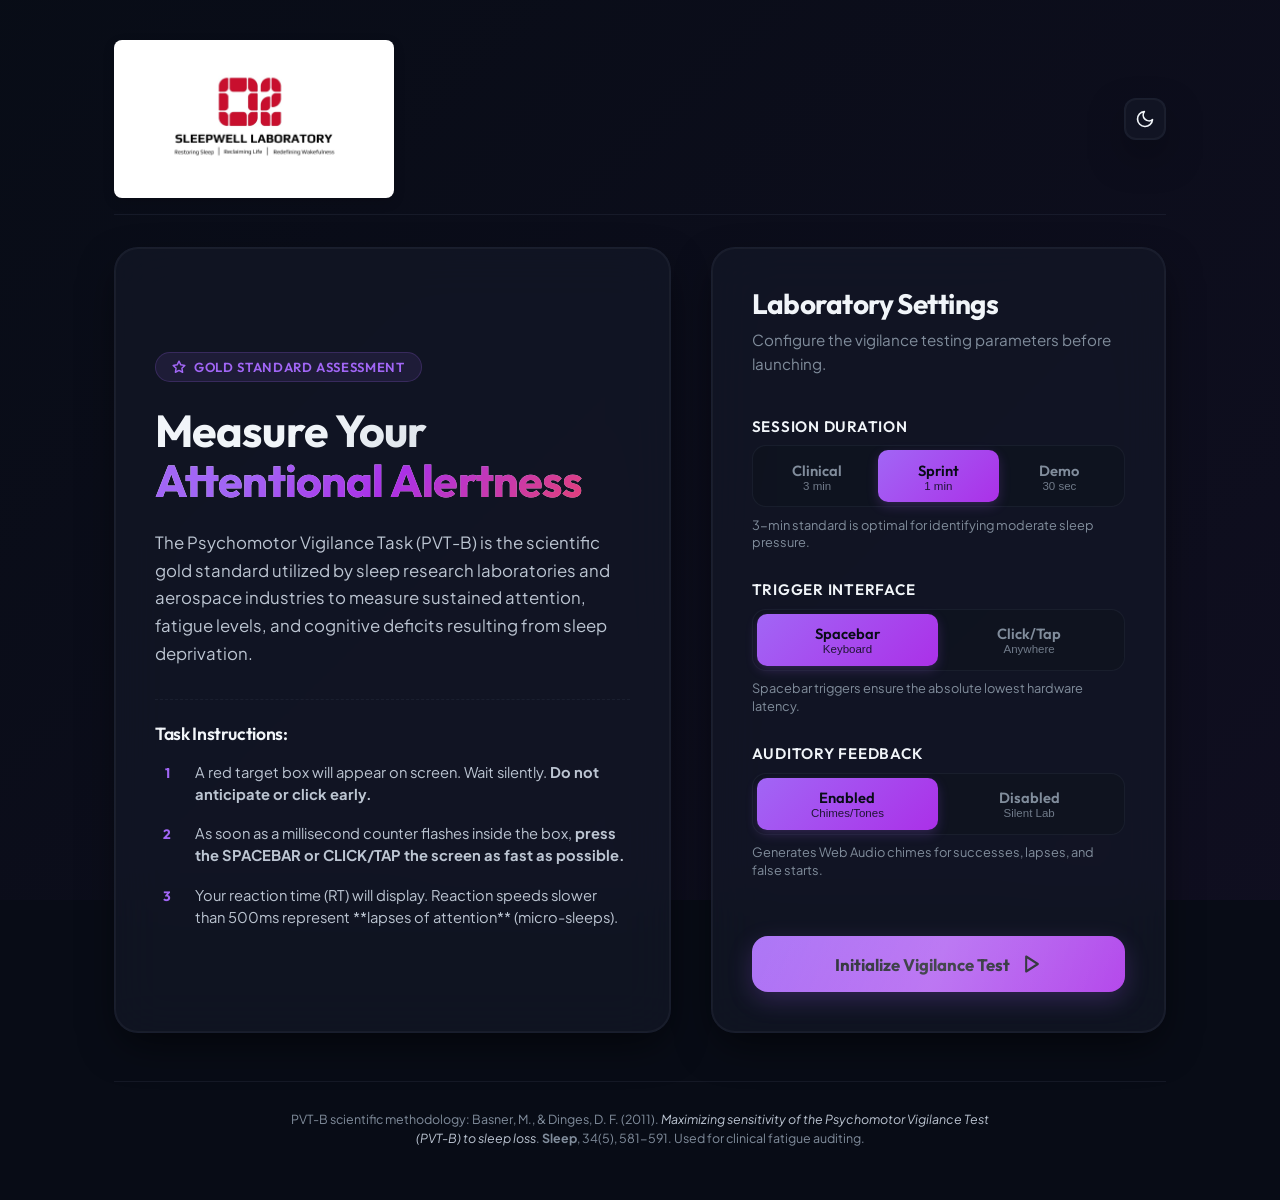
==== pvt-app/index.html @ 6fe0ef2f "Initial commit of O2 SleepWell Laboratory Suite" ====
<!DOCTYPE html>
<html lang="en" data-theme="dark">
<head>
  <meta charset="UTF-8">
  <meta name="viewport" content="width=device-width, initial-scale=1.0">
  <meta name="description" content="Evaluate your cognitive alertness, reaction speeds, and fatigue levels. Take the scientifically validated Brief Psychomotor Vigilance Task (PVT-B) clinical assessment.">
  <meta name="keywords" content="PVT-B, Psychomotor Vigilance Task, Reaction Time Test, Sleep Deprivation, Sleep Debt, Cognitive Fatigue, Vigilance Test, Chronobiology">
  <meta name="author" content="O2 SleepWell Laboratory">
  
  <title>O2 SleepWell Laboratory | Psychomotor Vigilance Task (PVT-B)</title>
  
  <!-- Preconnect to Google Fonts -->
  <link rel="preconnect" href="https://fonts.googleapis.com">
  <link rel="preconnect" href="https://fonts.gstatic.com" crossorigin>
  
  <!-- External stylesheet -->
  <link rel="stylesheet" href="styles.css">
</head>
<body>

  <div class="app-container">
    
    <!-- Navigation Header -->
    <header class="app-header">
      <a href="https://o2healthcaregroup.com/respiratory/sleep-medicine-in-singapore/" target="_blank" rel="noopener" class="logo-wrapper" id="logoLink">
        <img src="logo.jpg" alt="O2 SleepWell Laboratory Logo" class="company-logo">
      </a>
      
      <button class="theme-toggle-btn" id="themeToggleBtn" aria-label="Toggle light/dark theme">
        <!-- Sun Icon -->
        <svg class="sun-icon hidden" viewBox="0 0 24 24" fill="none" stroke="currentColor" stroke-width="2" stroke-linecap="round" stroke-linejoin="round">
          <circle cx="12" cy="12" r="5" />
          <path d="M12 1v2M12 21v2M4.22 4.22l1.42 1.42M18.36 18.36l1.42 1.42M1 12h2M21 12h2M4.22 19.78l1.42-1.42M18.36 5.64l1.42-1.42" />
        </svg>
        <!-- Moon Icon -->
        <svg class="moon-icon" viewBox="0 0 24 24" fill="none" stroke="currentColor" stroke-width="2" stroke-linecap="round" stroke-linejoin="round">
          <path d="M21 12.79A9 9 0 1 1 11.21 3 7 7 0 0 0 21 12.79z" />
        </svg>
      </button>
    </header>

    <main>
      
      <!-- SCREEN 1: LAB CONFIGURATION & SETUP -->
      <section class="config-section" id="configScreen">
        <div class="intro-grid">
          <!-- Science Intro Card -->
          <div class="glass-card science-intro-card">
            <span class="badge">
              <svg width="14" height="14" viewBox="0 0 24 24" fill="none" stroke="currentColor" stroke-width="2.5" stroke-linecap="round" stroke-linejoin="round">
                <polygon points="12 2 15.09 8.26 22 9.27 17 14.14 18.18 21.02 12 17.77 5.82 21.02 7 14.14 2 9.27 8.91 8.26 12 2" />
              </svg>
              Gold Standard Assessment
            </span>
            <h1 class="hero-title">
              Measure Your <span>Attentional Alertness</span>
            </h1>
            <p class="hero-description">
              The Psychomotor Vigilance Task (PVT-B) is the scientific gold standard utilized by sleep research laboratories and aerospace industries to measure sustained attention, fatigue levels, and cognitive deficits resulting from sleep deprivation.
            </p>
            
            <div class="instructions-block">
              <h3>Task Instructions:</h3>
              <ul class="instruction-list">
                <li>
                  <div class="bullet-num">1</div>
                  <p>A red target box will appear on screen. Wait silently. <strong>Do not anticipate or click early.</strong></p>
                </li>
                <li>
                  <div class="bullet-num">2</div>
                  <p>As soon as a millisecond counter flashes inside the box, <strong>press the SPACEBAR or CLICK/TAP the screen as fast as possible.</strong></p>
                </li>
                <li>
                  <div class="bullet-num">3</div>
                  <p>Your reaction time (RT) will display. Reaction speeds slower than 500ms represent **lapses of attention** (micro-sleeps).</p>
                </li>
              </ul>
            </div>
          </div>

          <!-- Configuration Control Card -->
          <div class="glass-card control-config-card">
            <h2 class="section-card-title">Laboratory Settings</h2>
            <p class="card-subtitle">Configure the vigilance testing parameters before launching.</p>
            
            <div class="config-options-group">
              
              <!-- Session Duration Selector -->
              <div class="config-option">
                <label class="option-label">Session Duration</label>
                <div class="segmented-selector" id="durationSelector">
                  <button class="selector-btn" data-value="180000">
                    <span class="btn-primary-txt">Clinical</span>
                    <span class="btn-sub-txt">3 min</span>
                  </button>
                  <button class="selector-btn active" data-value="60000">
                    <span class="btn-primary-txt">Sprint</span>
                    <span class="btn-sub-txt">1 min</span>
                  </button>
                  <button class="selector-btn" data-value="30000">
                    <span class="btn-primary-txt">Demo</span>
                    <span class="btn-sub-txt">30 sec</span>
                  </button>
                </div>
                <span class="option-tip">3-min standard is optimal for identifying moderate sleep pressure.</span>
              </div>

              <!-- Input Interface Selector -->
              <div class="config-option">
                <label class="option-label">Trigger Interface</label>
                <div class="segmented-selector" id="inputSelector">
                  <button class="selector-btn active" data-value="space">
                    <span class="btn-primary-txt">Spacebar</span>
                    <span class="btn-sub-txt">Keyboard</span>
                  </button>
                  <button class="selector-btn" data-value="tap">
                    <span class="btn-primary-txt">Click/Tap</span>
                    <span class="btn-sub-txt">Anywhere</span>
                  </button>
                </div>
                <span class="option-tip">Spacebar triggers ensure the absolute lowest hardware latency.</span>
              </div>

              <!-- Audio Cues Selector -->
              <div class="config-option">
                <label class="option-label">Auditory Feedback</label>
                <div class="segmented-selector" id="audioSelector">
                  <button class="selector-btn active" data-value="on">
                    <span class="btn-primary-txt">Enabled</span>
                    <span class="btn-sub-txt">Chimes/Tones</span>
                  </button>
                  <button class="selector-btn" data-value="off">
                    <span class="btn-primary-txt">Disabled</span>
                    <span class="btn-sub-txt">Silent Lab</span>
                  </button>
                </div>
                <span class="option-tip">Generates Web Audio chimes for successes, lapses, and false starts.</span>
              </div>
              
            </div>

            <button class="primary-btn launch-btn" id="startTestBtn">
              Initialize Vigilance Test
              <svg width="20" height="20" viewBox="0 0 24 24" fill="none" stroke="currentColor" stroke-width="2.5" stroke-linecap="round" stroke-linejoin="round">
                <polygon points="5 3 19 12 5 21 5 3"></polygon>
              </svg>
            </button>
          </div>
        </div>
      </section>

      <!-- SCREEN 2: ACTIVE VIGILANCE ARENA -->
      <section class="arena-section hidden" id="arenaScreen">
        
        <!-- Live HUD Status -->
        <div class="arena-hud">
          <div class="hud-item timer">
            <span class="hud-label">Time Remaining</span>
            <span class="hud-val" id="hudTimeLeft">01:00.0</span>
          </div>
          <div class="hud-item trials">
            <span class="hud-label">Trials Run</span>
            <span class="hud-val" id="hudTrialsCount">0</span>
          </div>
          <div class="hud-item lapses">
            <span class="hud-label">Lapses (>500ms)</span>
            <span class="hud-val text-lapses" id="hudLapsesCount">0</span>
          </div>
          <div class="hud-item false-starts">
            <span class="hud-label">False Starts</span>
            <span class="hud-val text-false-starts" id="hudFalseStartsCount">0</span>
          </div>
          
          <button class="arena-quit-btn" id="quitTestBtn">
            Quit Test
          </button>
        </div>

        <!-- Session Progress Indicator -->
        <div class="arena-progress-container">
          <div class="arena-progress-bar" id="arenaProgressBar" style="width: 100%;"></div>
        </div>

        <!-- STIMULUS STAGE AREA -->
        <div class="stimulus-backdrop" id="clickBackdrop">
          
          <!-- Core Stimulus Target Box -->
          <div class="stimulus-box" id="stimulusBox">
            <div class="stimulus-inner">
              <div class="stimulus-state-text" id="stimulusStateText">WAITING FOR TARGET</div>
              
              <!-- Massive Digital Number Counter -->
              <span class="stimulus-timer tabular-nums hidden" id="stimulusTimer">000</span>
              
              <!-- Instant Trial Reaction Display -->
              <div class="stimulus-feedback-group hidden" id="stimulusFeedback">
                <span class="feedback-rt" id="feedbackRt">254 ms</span>
                <span class="feedback-msg" id="feedbackMsg">OPTIMAL</span>
              </div>
            </div>
          </div>
          
          <p class="tap-instruction-prompt" id="tapInstructionPrompt">
            Press SPACEBAR when the red box turns neon and numbers count
          </p>
        </div>
      </section>

      <!-- SCREEN 3: SCIENTIFIC RESULTS DASHBOARD -->
      <section class="results-section hidden" id="resultsScreen">
        
        <!-- Dashboard Top Grading Card -->
        <div class="glass-card results-summary-card">
          <div class="summary-grade-info">
            <span class="badge score-badge" id="resultsBadge">Vigilance Grade</span>
            <h2 class="grade-title" id="resultsGradeTitle">
              Optimal Alertness Profile
            </h2>
            <p class="grade-subtitle-desc" id="resultsGradeDesc">
              Your reaction speeds are consistent with high executive function, optimal rest, and absence of significant sleep debt.
            </p>
          </div>
          
          <div class="summary-quick-scores">
            <div class="quick-score-circle" id="quickScoreCircle">
              <svg viewBox="0 0 100 100" class="circle-svg">
                <circle cx="50" cy="50" r="42" stroke="var(--card-border)" stroke-width="6" fill="none" />
                <circle cx="50" cy="50" r="42" stroke="var(--brand-primary)" stroke-width="7" stroke-dasharray="264" stroke-dashoffset="0" stroke-linecap="round" fill="none" class="gauge-fill-ring" id="gaugeCircle" />
              </svg>
              <div class="quick-score-inner">
                <span class="qs-value" id="meanRtQuick">235</span>
                <span class="qs-unit">Mean ms</span>
              </div>
            </div>
            <div class="lapse-summary-box">
              <span class="ls-count" id="lapsesQuick">0</span>
              <span class="ls-label">Total Lapses</span>
            </div>
          </div>
        </div>

        <!-- Statistical Grid Details -->
        <div class="results-stats-grid">
          
          <div class="stats-card">
            <div class="sc-icon text-primary">
              <svg viewBox="0 0 24 24" fill="none" stroke="currentColor" stroke-width="2" stroke-linecap="round" stroke-linejoin="round">
                <circle cx="12" cy="12" r="10" />
                <polyline points="12 6 12 12 16 14" />
              </svg>
            </div>
            <div class="sc-content">
              <span class="sc-label">Mean Reaction Time</span>
              <span class="sc-value text-primary"><span id="statMeanRT">0</span> <span class="sc-unit">ms</span></span>
              <span class="sc-comparison" id="statMeanRTComp">Optimal (< 250ms)</span>
            </div>
          </div>

          <div class="stats-card">
            <div class="sc-icon text-lapses">
              <svg viewBox="0 0 24 24" fill="none" stroke="currentColor" stroke-width="2" stroke-linecap="round" stroke-linejoin="round">
                <polygon points="7.86 2 16.14 2 22 7.86 22 16.14 16.14 22 7.86 22 2 16.14 2 7.86 7.86 2" />
                <line x1="12" y1="8" x2="12" y2="12" />
                <line x1="12" y1="16" x2="12.01" y2="16" />
              </svg>
            </div>
            <div class="sc-content">
              <span class="sc-label">Attentional Lapses</span>
              <span class="sc-value text-lapses" id="statLapses">0</span>
              <span class="sc-comparison" id="statLapsesComp">No lapses observed</span>
            </div>
          </div>

          <div class="stats-card">
            <div class="sc-icon text-false-starts">
              <svg viewBox="0 0 24 24" fill="none" stroke="currentColor" stroke-width="2" stroke-linecap="round" stroke-linejoin="round">
                <path d="M10.29 3.86L1.82 18a2 2 0 0 0 1.71 3h16.94a2 2 0 0 0 1.71-3L13.71 3.86a2 2 0 0 0-3.42 0z" />
                <line x1="12" y1="9" x2="12" y2="13" />
                <line x1="12" y1="17" x2="12.01" y2="17" />
              </svg>
            </div>
            <div class="sc-content">
              <span class="sc-label">False Starts</span>
              <span class="sc-value text-false-starts" id="statFalseStarts">0</span>
              <span class="sc-comparison" id="statFalseStartsComp">Optimal anticipation</span>
            </div>
          </div>

          <div class="stats-card">
            <div class="sc-icon text-purple">
              <svg viewBox="0 0 24 24" fill="none" stroke="currentColor" stroke-width="2" stroke-linecap="round" stroke-linejoin="round">
                <line x1="18" y1="20" x2="18" y2="10" />
                <line x1="12" y1="20" x2="12" y2="4" />
                <line x1="6" y1="20" x2="6" y2="14" />
              </svg>
            </div>
            <div class="sc-content">
              <span class="sc-label">Reciprocal RT (1/RT)</span>
              <span class="sc-value text-purple" id="statReciprocalRT">0.00</span>
              <span class="sc-comparison">Vigilance speed index (s⁻¹)</span>
            </div>
          </div>

          <div class="stats-card md-span-2">
            <div class="sc-icon text-green">
              <svg viewBox="0 0 24 24" fill="none" stroke="currentColor" stroke-width="2" stroke-linecap="round" stroke-linejoin="round">
                <path d="M22 11.08V12a10 10 0 1 1-5.93-9.14" />
                <polyline points="22 4 12 14.01 9 11.01" />
              </svg>
            </div>
            <div class="sc-content">
              <span class="sc-label">Vigilance Performance Score</span>
              <span class="sc-value text-green"><span id="statPerformanceScore">100.0</span> <span class="sc-unit">%</span></span>
              <span class="sc-comparison" id="statPerfComp">Sustained attentional accuracy</span>
            </div>
          </div>

        </div>

        <!-- ATTENTIONAL TIMELINE CHART (SVG BASED) -->
        <div class="glass-card chart-container-card">
          <div class="card-header-with-title">
            <div class="card-title-icon">
              <svg width="22" height="22" viewBox="0 0 24 24" fill="none" stroke="currentColor" stroke-width="2" stroke-linecap="round" stroke-linejoin="round">
                <path d="M3 3v18h18" />
                <path d="M18.7 8l-5.1 5.2-2.8-2.7L7 14.3" />
              </svg>
              <h3>Attention Vigilance Timeline</h3>
            </div>
            <span class="chart-legend-label">Reaction time per trial chronological sequence</span>
          </div>
          
          <div class="chart-canvas-wrapper">
            <svg id="trialChart" viewBox="0 0 700 280" preserveAspectRatio="xMidYMid meet">
              <!-- Dynamically populated chart goes here -->
            </svg>
          </div>
        </div>

        <!-- Clinical Interpretation Card -->
        <div class="glass-card diagnostic-card">
          <div class="card-title-icon">
            <svg width="22" height="22" viewBox="0 0 24 24" fill="none" stroke="currentColor" stroke-width="2" stroke-linecap="round" stroke-linejoin="round">
              <path d="M14 2H6a2 2 0 0 0-2 2v16a2 2 0 0 0 2 2h12a2 2 0 0 0 2-2V8z"></path>
              <polyline points="14 2 14 8 20 8"></polyline>
              <line x1="16" y1="13" x2="8" y2="13"></line>
              <line x1="16" y1="17" x2="8" y2="17"></line>
              <polyline points="10 9 9 9 8 9"></polyline>
            </svg>
            <h3>Clinical Diagnostics & Fatigue Assessment</h3>
          </div>
          
          <div class="diagnostic-content-text" id="diagnosticText">
            Diagnostic loading...
          </div>
        </div>

        <!-- Historical Log Records -->
        <div class="glass-card history-container-card">
          <div class="history-table-header">
            <div class="card-title-icon">
              <svg width="22" height="22" viewBox="0 0 24 24" fill="none" stroke="currentColor" stroke-width="2" stroke-linecap="round" stroke-linejoin="round">
                <circle cx="12" cy="12" r="10" />
                <polyline points="12 6 12 12 16 14" />
              </svg>
              <h3>O2 SleepWell Laboratory History</h3>
            </div>
            <button class="clear-history-btn" id="clearHistoryBtn">Clear Records</button>
          </div>
          
          <div class="history-table-wrapper">
            <table class="history-table" id="historyTable">
              <thead>
                <tr>
                  <th>Date & Time</th>
                  <th>Duration</th>
                  <th>Mean RT</th>
                  <th>Lapses</th>
                  <th>False Starts</th>
                  <th>Score</th>
                </tr>
              </thead>
              <tbody id="historyTableBody">
                <!-- Dynamically populated rows or empty state -->
              </tbody>
            </table>
          </div>
        </div>

        <!-- Post-test Action Control Group -->
        <div class="btn-group-results">
          <button class="primary-btn" id="retryTestBtn">
            <svg width="18" height="18" viewBox="0 0 24 24" fill="none" stroke="currentColor" stroke-width="2.5" stroke-linecap="round" stroke-linejoin="round">
              <path d="M21.5 2v6h-6M21.34 15.57a10 10 0 1 1-.57-8.38l5.67-5.67" />
            </svg>
            Retake Assessment
          </button>
          <button class="secondary-btn" id="printReportBtn">
            <svg width="18" height="18" viewBox="0 0 24 24" fill="none" stroke="currentColor" stroke-width="2" stroke-linecap="round" stroke-linejoin="round">
              <polyline points="6 9 6 2 18 2 18 9"></polyline>
              <path d="M6 18H4a2 2 0 0 1-2-2v-5a2 2 0 0 1 2-2h16a2 2 0 0 1 2 2v5a2 2 0 0 1-2 2h-2"></path>
              <rect x="6" y="14" width="12" height="8"></rect>
            </svg>
            Export Lab Report
          </button>
          <button class="secondary-btn" id="backToSetupBtn">
            Exit to Configuration
          </button>
        </div>

      </section>

    </main>

    <!-- App Footer -->
    <footer class="app-footer">
      <p class="footer-citation">
        PVT-B scientific methodology: Basner, M., & Dinges, D. F. (2011). <em>Maximizing sensitivity of the Psychomotor Vigilance Test (PVT-B) to sleep loss</em>. <strong>Sleep</strong>, 34(5), 581-591. Used for clinical fatigue auditing.
      </p>
    </footer>

  </div>

  <!-- Main JavaScript File -->
  <script src="script.js"></script>
</body>
</html>
---- pvt-app/styles.css ----
/* CSS Design System for Standalone Psychomotor Vigilance Task (PVT-B) */
@import url('https://fonts.googleapis.com/css2?family=Outfit:wght@300;400;500;600;700&family=Plus+Jakarta+Sans:wght@300;400;500;600;700&family=Space+Grotesk:wght@500;700&display=swap');

:root {
  /* HSL Color System - Dark Mode Core (Default) */
  --bg-base-h: 222;
  --bg-base-s: 47%;
  --bg-base-l: 6%;
  
  --bg-gradient: linear-gradient(135deg, hsl(222, 47%, 6%), hsl(244, 38%, 9%));
  --card-bg: hsla(222, 35%, 12%, 0.65);
  --card-border: hsla(222, 20%, 25%, 0.3);
  --card-shadow: 0 16px 40px -8px rgba(0, 0, 0, 0.6), 0 0 1px 1px hsla(0, 0%, 100%, 0.05) inset;
  
  --text-primary: hsl(210, 40%, 96%);
  --text-secondary: hsl(215, 20%, 78%);
  --text-muted: hsl(215, 12%, 56%);
  
  /* Vigilance Neon Color Accents */
  --brand-primary: hsl(265, 88%, 68%);      /* Electric Twilight / Main Theme */
  --brand-primary-rgb: 167, 102, 255;
  --brand-secondary: hsl(280, 80%, 55%);
  --brand-hover: hsl(265, 95%, 74%);
  --brand-glow: rgba(167, 102, 255, 0.22);
  
  --success: hsl(150, 84%, 44%);          /* Optimal Speed Neon Green */
  --success-glow: rgba(20, 214, 136, 0.25);
  --warning: hsl(38, 96%, 52%);            /* Sluggish / Alert Warning Amber */
  --warning-glow: rgba(244, 160, 26, 0.25);
  --danger: hsl(350, 84%, 60%);            /* Stimulus Trigger / Attention Lapse Crimson */
  --danger-glow: rgba(239, 68, 68, 0.35);
  
  --purple: hsl(275, 80%, 65%);
  
  /* Structural Tokens */
  --border-radius-lg: 24px;
  --border-radius-md: 16px;
  --border-radius-sm: 8px;
  --transition-bezier: all 0.5s cubic-bezier(0.16, 1, 0.3, 1);
  --transition-fast: all 0.2s cubic-bezier(0.4, 0, 0.2, 1);
  --max-width: 1100px;
}

/* Light Theme Variables */
[data-theme="light"] {
  --bg-base-h: 215;
  --bg-base-s: 30%;
  --bg-base-l: 95%;
  
  --bg-gradient: linear-gradient(135deg, hsl(215, 30%, 95%), hsl(220, 25%, 90%));
  --card-bg: hsla(215, 30%, 100%, 0.85);
  --card-border: hsla(215, 20%, 80%, 0.45);
  --card-shadow: 0 16px 36px -12px rgba(90, 100, 130, 0.15), 0 0 1px 1px hsla(0, 0%, 100%, 0.85) inset;
  
  --text-primary: hsl(222, 40%, 12%);
  --text-secondary: hsl(218, 20%, 35%);
  --text-muted: hsl(218, 15%, 55%);
  
  --brand-glow: rgba(167, 102, 255, 0.12);
}

/* Global Reset & Base */
*, *::before, *::after {
  box-sizing: border-box;
  margin: 0;
  padding: 0;
}

html {
  scroll-behavior: smooth;
  font-family: 'Plus Jakarta Sans', sans-serif;
  color: var(--text-primary);
  background-color: hsl(var(--bg-base-h), var(--bg-base-s), var(--bg-base-l));
  font-size: 16px;
  -webkit-font-smoothing: antialiased;
}

body {
  min-height: 100vh;
  background: var(--bg-gradient);
  background-attachment: fixed;
  display: flex;
  flex-direction: column;
  overflow-x: hidden;
}

h1, h2, h3, h4 {
  font-family: 'Outfit', sans-serif;
  font-weight: 700;
  letter-spacing: -0.02em;
  line-height: 1.15;
}

p {
  line-height: 1.6;
  color: var(--text-secondary);
}

/* Base Layout Wrapper */
.app-container {
  flex: 1;
  width: 100%;
  max-width: var(--max-width);
  margin: 0 auto;
  padding: 1.5rem;
  display: flex;
  flex-direction: column;
  gap: 2rem;
}

/* Premium Navigation Header */
.app-header {
  display: flex;
  justify-content: space-between;
  align-items: center;
  padding: 1rem 0;
  border-bottom: 1px solid var(--card-border);
}

.logo-wrapper {
  display: flex;
  align-items: center;
  gap: 0.85rem;
  cursor: pointer;
  text-decoration: none;
}

.company-logo {
  width: 280px;
  max-width: 100%;
  height: auto;
  display: block;
  border-radius: var(--border-radius-sm);
  background-color: #ffffff;
  padding: 8px 14px;
  box-shadow: 0 4px 12px rgba(0, 0, 0, 0.15);
  transition: var(--transition-bezier);
}

@media (max-width: 480px) {
  .company-logo {
    width: 200px;
    padding: 6px 10px;
  }
}

.logo-wrapper:hover .company-logo {
  transform: translateY(-2px) scale(1.02);
  box-shadow: 0 8px 20px rgba(0, 0, 0, 0.25);
}

.theme-toggle-btn {
  background: var(--card-bg);
  border: 1px solid var(--card-border);
  width: 42px;
  height: 42px;
  border-radius: 12px;
  cursor: pointer;
  display: flex;
  align-items: center;
  justify-content: center;
  color: var(--text-primary);
  box-shadow: var(--card-shadow);
  transition: var(--transition-bezier);
}

.theme-toggle-btn:hover {
  transform: translateY(-2px);
  border-color: var(--brand-primary);
  box-shadow: 0 0 12px var(--brand-glow);
}

.theme-toggle-btn svg {
  width: 20px;
  height: 20px;
  fill: none;
  stroke: currentColor;
  stroke-width: 2;
  transition: transform 0.6s cubic-bezier(0.34, 1.56, 0.64, 1);
}

.theme-toggle-btn:hover svg {
  transform: rotate(30deg);
}

.hidden {
  display: none !important;
}

/* Glassmorphic Base Cards */
.glass-card {
  background: var(--card-bg);
  border: 1px solid var(--card-border);
  border-radius: var(--border-radius-lg);
  box-shadow: var(--card-shadow);
  padding: 2.5rem;
  backdrop-filter: blur(24px);
  -webkit-backdrop-filter: blur(24px);
  transition: var(--transition-bezier);
  position: relative;
  overflow: hidden;
}

/* Badge Visuals */
.badge {
  display: inline-flex;
  align-items: center;
  gap: 0.5rem;
  background: hsla(265, 88%, 68%, 0.1);
  border: 1px solid hsla(265, 88%, 68%, 0.2);
  color: var(--brand-primary);
  font-family: 'Outfit', sans-serif;
  font-size: 0.82rem;
  font-weight: 600;
  padding: 0.4rem 1rem;
  border-radius: 100px;
  align-self: flex-start;
  letter-spacing: 0.05em;
  text-transform: uppercase;
}

/* Buttons System */
.primary-btn {
  background: linear-gradient(135deg, var(--brand-primary), var(--brand-secondary));
  color: hsl(222, 47%, 6%);
  font-family: 'Outfit', sans-serif;
  font-weight: 700;
  font-size: 1.05rem;
  padding: 1.1rem 2.2rem;
  border: none;
  border-radius: var(--border-radius-md);
  cursor: pointer;
  display: flex;
  align-items: center;
  justify-content: center;
  gap: 0.75rem;
  box-shadow: 0 8px 24px var(--brand-glow);
  transition: var(--transition-bezier);
  position: relative;
  overflow: hidden;
}

.primary-btn::before {
  content: '';
  position: absolute;
  top: 0;
  left: -50%;
  width: 200%;
  height: 100%;
  background: linear-gradient(90deg, transparent, rgba(255, 255, 255, 0.25), transparent);
  transform: skewX(-20deg);
  transition: 0.8s ease;
}

.primary-btn:hover {
  transform: translateY(-3px);
  box-shadow: 0 12px 32px rgba(167, 102, 255, 0.4);
}

.primary-btn:hover::before {
  left: 100%;
}

.secondary-btn {
  background: var(--card-bg);
  border: 1px solid var(--card-border);
  color: var(--text-primary);
  font-family: 'Outfit', sans-serif;
  font-weight: 600;
  font-size: 1rem;
  padding: 1rem 1.8rem;
  border-radius: var(--border-radius-md);
  cursor: pointer;
  display: flex;
  align-items: center;
  justify-content: center;
  gap: 0.65rem;
  box-shadow: var(--card-shadow);
  transition: var(--transition-bezier);
}

.secondary-btn:hover {
  transform: translateY(-3px);
  border-color: var(--text-secondary);
  background: hsla(222, 20%, 25%, 0.15);
}

/* SCREEN 1: LAB CONFIGURATION SCREEN */
.intro-grid {
  display: grid;
  grid-template-columns: 1.1fr 0.9fr;
  gap: 2.5rem;
  align-items: stretch;
}

@media (max-width: 900px) {
  .intro-grid {
    grid-template-columns: 1fr;
  }
}

.science-intro-card {
  display: flex;
  flex-direction: column;
  gap: 1.5rem;
  justify-content: center;
}

.hero-title {
  font-size: 2.8rem;
  line-height: 1.1;
  background: linear-gradient(135deg, var(--text-primary) 30%, var(--text-secondary));
  -webkit-background-clip: text;
  -webkit-text-fill-color: transparent;
}

.hero-title span {
  background: linear-gradient(135deg, var(--brand-primary) 20%, var(--brand-secondary) 50%, var(--danger));
  -webkit-background-clip: text;
  -webkit-text-fill-color: transparent;
  display: block;
}

.hero-description {
  font-size: 1.05rem;
  line-height: 1.65;
}

.instructions-block {
  margin-top: 0.5rem;
  border-top: 1px dashed var(--card-border);
  padding-top: 1.5rem;
}

.instructions-block h3 {
  font-size: 1.1rem;
  font-weight: 600;
  margin-bottom: 1rem;
}

.instruction-list {
  list-style: none;
  display: flex;
  flex-direction: column;
  gap: 1.1rem;
}

.instruction-list li {
  display: flex;
  gap: 1rem;
  align-items: flex-start;
}

.bullet-num {
  width: 24px;
  height: 24px;
  border-radius: 50%;
  background: hsla(var(--brand-primary-rgb), 0.15);
  color: var(--brand-primary);
  font-family: 'Outfit', sans-serif;
  font-weight: 700;
  font-size: 0.85rem;
  display: flex;
  align-items: center;
  justify-content: center;
  flex-shrink: 0;
}

.instruction-list p {
  font-size: 0.92rem;
  color: var(--text-secondary);
  line-height: 1.5;
}

.control-config-card {
  display: flex;
  flex-direction: column;
  gap: 1.5rem;
  justify-content: space-between;
}

.section-card-title {
  font-size: 1.75rem;
}

.card-subtitle {
  font-size: 0.95rem;
  color: var(--text-muted);
  margin-top: -1rem;
}

.config-options-group {
  display: flex;
  flex-direction: column;
  gap: 1.75rem;
  margin: 1rem 0;
}

.config-option {
  display: flex;
  flex-direction: column;
  gap: 0.6rem;
}

.option-label {
  font-family: 'Outfit', sans-serif;
  font-size: 0.95rem;
  font-weight: 600;
  color: var(--text-primary);
  text-transform: uppercase;
  letter-spacing: 0.05em;
}

/* Segmented Selector Switch */
.segmented-selector {
  display: grid;
  grid-auto-flow: column;
  grid-auto-columns: 1fr;
  background: hsla(222, 30%, 8%, 0.4);
  border: 1px solid var(--card-border);
  padding: 4px;
  border-radius: 14px;
  position: relative;
}

.selector-btn {
  background: transparent;
  border: none;
  border-radius: 10px;
  padding: 0.65rem 0.5rem;
  cursor: pointer;
  display: flex;
  flex-direction: column;
  align-items: center;
  justify-content: center;
  transition: var(--transition-fast);
  color: var(--text-muted);
}

.selector-btn:hover:not(.active) {
  color: var(--text-secondary);
  background: hsla(0, 0%, 100%, 0.03);
}

.selector-btn.active {
  color: hsl(222, 47%, 6%);
  background: linear-gradient(135deg, var(--brand-primary), var(--brand-secondary));
  box-shadow: 0 4px 12px var(--brand-glow);
}

[data-theme="light"] .selector-btn.active {
  color: #ffffff;
}

.btn-primary-txt {
  font-family: 'Outfit', sans-serif;
  font-size: 0.92rem;
  font-weight: 600;
}

.btn-sub-txt {
  font-size: 0.72rem;
  font-weight: 500;
  opacity: 0.85;
}

.option-tip {
  font-size: 0.8rem;
  color: var(--text-muted);
  line-height: 1.4;
}

.launch-btn {
  margin-top: 1rem;
}

/* SCREEN 2: ACTIVE TIMING TIMERS ARENA */
.arena-section {
  display: flex;
  flex-direction: column;
  gap: 1.5rem;
  max-width: 800px;
  margin: 0 auto;
  width: 100%;
}

.arena-hud {
  display: grid;
  grid-template-columns: repeat(4, 1fr) auto;
  gap: 1rem;
  align-items: center;
  background: var(--card-bg);
  border: 1px solid var(--card-border);
  padding: 1rem 1.5rem;
  border-radius: var(--border-radius-md);
  box-shadow: var(--card-shadow);
}

@media (max-width: 720px) {
  .arena-hud {
    grid-template-columns: repeat(2, 1fr);
    gap: 0.75rem;
  }
  .arena-quit-btn {
    grid-column: span 2;
  }
}

.hud-item {
  display: flex;
  flex-direction: column;
  gap: 0.2rem;
}

.hud-label {
  font-size: 0.75rem;
  font-weight: 600;
  text-transform: uppercase;
  color: var(--text-muted);
  letter-spacing: 0.05em;
}

.hud-val {
  font-family: 'Outfit', sans-serif;
  font-size: 1.25rem;
  font-weight: 700;
}

.text-lapses {
  color: var(--danger) !important;
}

.text-false-starts {
  color: var(--warning) !important;
}

.arena-quit-btn {
  background: hsla(350, 84%, 60%, 0.08);
  border: 1px solid hsla(350, 84%, 60%, 0.2);
  color: var(--danger);
  padding: 0.6rem 1.2rem;
  border-radius: 10px;
  font-family: 'Outfit', sans-serif;
  font-weight: 600;
  cursor: pointer;
  transition: var(--transition-fast);
}

.arena-quit-btn:hover {
  background: var(--danger);
  color: hsl(222, 47%, 6%);
}

.arena-progress-container {
  height: 6px;
  background: hsla(0, 0%, 100%, 0.05);
  border-radius: 100px;
  overflow: hidden;
  position: relative;
}

.arena-progress-bar {
  height: 100%;
  background: linear-gradient(90deg, var(--brand-primary), var(--brand-secondary));
  transition: width 0.1s linear;
  box-shadow: 0 0 10px rgba(167, 102, 255, 0.4);
}

/* STIMULUS DISPLAY Backdrops & Arena viewport click box */
.stimulus-backdrop {
  height: 400px;
  background: hsla(222, 30%, 8%, 0.3);
  border: 2px solid var(--card-border);
  border-radius: var(--border-radius-lg);
  display: flex;
  flex-direction: column;
  align-items: center;
  justify-content: center;
  cursor: pointer;
  user-select: none;
  position: relative;
  transition: var(--transition-bezier);
  overflow: hidden;
  box-shadow: var(--card-shadow);
}

.stimulus-backdrop:active {
  background: hsla(222, 30%, 8%, 0.5);
}

/* Stimulus Core Target Box */
.stimulus-box {
  width: 340px;
  height: 220px;
  border-radius: 20px;
  border: 4px solid var(--danger);
  background: #000000;
  display: flex;
  align-items: center;
  justify-content: center;
  position: relative;
  transition: var(--transition-fast);
  box-shadow: 0 0 0 rgba(239, 68, 68, 0);
}

/* Waiting / Inter-Stimulus breathing pulse */
.stimulus-backdrop.phase-waiting .stimulus-box {
  border-color: hsla(350, 84%, 60%, 0.25);
  animation: breathingBox 3.5s ease-in-out infinite;
}

/* Trigger Stimulus state - neon radiant glow! */
.stimulus-backdrop.phase-counting .stimulus-box {
  border-color: var(--danger);
  box-shadow: 0 0 45px var(--danger-glow), 0 0 20px rgba(239, 68, 68, 0.15) inset;
  background: hsla(350, 80%, 4%, 1);
}

/* Feedback State - Color shifts according to timing score */
.stimulus-backdrop.phase-feedback-valid .stimulus-box {
  border-color: var(--success);
  box-shadow: 0 0 35px var(--success-glow);
}

.stimulus-backdrop.phase-feedback-lapse .stimulus-box {
  border-color: var(--danger);
  box-shadow: 0 0 35px var(--danger-glow);
}

.stimulus-backdrop.phase-feedback-false .stimulus-box {
  border-color: var(--warning);
  box-shadow: 0 0 35px var(--warning-glow);
  animation: falseStartShake 0.4s ease-in-out;
}

.stimulus-inner {
  text-align: center;
  display: flex;
  flex-direction: column;
  align-items: center;
  justify-content: center;
}

.stimulus-state-text {
  font-family: 'Space Grotesk', sans-serif;
  font-weight: 700;
  font-size: 0.95rem;
  letter-spacing: 0.15em;
  color: hsla(0, 0%, 100%, 0.4);
  text-transform: uppercase;
}

.stimulus-backdrop.phase-waiting .stimulus-state-text {
  animation: blinkText 2s ease-in-out infinite;
}

.stimulus-backdrop.phase-counting .stimulus-state-text {
  display: none;
}

/* Monospaced digital dynamic timer */
.stimulus-timer {
  font-family: 'Space Grotesk', sans-serif;
  font-size: 5.5rem;
  font-weight: 700;
  color: hsl(45, 100%, 55%);
  letter-spacing: -0.02em;
  text-shadow: 0 0 12px rgba(244, 196, 26, 0.35);
}

.stimulus-feedback-group {
  display: flex;
  flex-direction: column;
  gap: 0.3rem;
  animation: popScale 0.3s cubic-bezier(0.34, 1.56, 0.64, 1);
}

.feedback-rt {
  font-family: 'Space Grotesk', sans-serif;
  font-size: 4.8rem;
  font-weight: 700;
  line-height: 1;
  letter-spacing: -0.02em;
}

.stimulus-backdrop.phase-feedback-valid .feedback-rt {
  color: var(--success);
  text-shadow: 0 0 15px rgba(20, 214, 136, 0.3);
}

.stimulus-backdrop.phase-feedback-lapse .feedback-rt {
  color: var(--danger);
  text-shadow: 0 0 15px rgba(239, 68, 68, 0.3);
}

.stimulus-backdrop.phase-feedback-false .feedback-rt {
  color: var(--warning);
  text-shadow: 0 0 15px rgba(244, 160, 26, 0.3);
}

.feedback-msg {
  font-family: 'Outfit', sans-serif;
  font-weight: 700;
  font-size: 1.15rem;
  letter-spacing: 0.08em;
}

.stimulus-backdrop.phase-feedback-valid .feedback-msg {
  color: var(--success);
}

.stimulus-backdrop.phase-feedback-lapse .feedback-msg {
  color: var(--danger);
}

.stimulus-backdrop.phase-feedback-false .feedback-msg {
  color: var(--warning);
}

.tap-instruction-prompt {
  font-size: 0.9rem;
  font-weight: 500;
  color: var(--text-muted);
  position: absolute;
  bottom: 2.2rem;
  text-transform: uppercase;
  letter-spacing: 0.05em;
  animation: blinkText 2.5s ease-in-out infinite;
}

/* SCREEN 3: SCIENTIFIC RESULTS DASHBOARD */
.results-section {
  display: flex;
  flex-direction: column;
  gap: 2rem;
  animation: fadeIn 0.8s cubic-bezier(0.16, 1, 0.3, 1);
}

.results-summary-card {
  display: grid;
  grid-template-columns: 1.2fr 0.8fr;
  gap: 3rem;
  align-items: center;
}

@media (max-width: 768px) {
  .results-summary-card {
    grid-template-columns: 1fr;
    gap: 2rem;
  }
}

.summary-grade-info {
  display: flex;
  flex-direction: column;
  gap: 1.1rem;
}

.score-badge {
  background: hsla(265, 88%, 68%, 0.1);
  border-color: hsla(265, 88%, 68%, 0.2);
}

.grade-title {
  font-size: 2.4rem;
  background: linear-gradient(135deg, var(--text-primary), var(--text-muted));
  -webkit-background-clip: text;
  -webkit-text-fill-color: transparent;
}

.grade-subtitle-desc {
  font-size: 1.05rem;
  line-height: 1.6;
}

.summary-quick-scores {
  display: flex;
  align-items: center;
  justify-content: space-around;
  gap: 2rem;
}

.quick-score-circle {
  width: 140px;
  height: 140px;
  position: relative;
  display: flex;
  align-items: center;
  justify-content: center;
}

.circle-svg {
  width: 100%;
  height: 100%;
  transform: rotate(-90deg);
}

.gauge-fill-ring {
  transition: stroke-dashoffset 1s ease-in-out;
}

.quick-score-inner {
  position: absolute;
  display: flex;
  flex-direction: column;
  align-items: center;
}

.qs-value {
  font-family: 'Space Grotesk', sans-serif;
  font-size: 2.2rem;
  font-weight: 700;
  color: var(--text-primary);
  line-height: 1;
}

.qs-unit {
  font-size: 0.75rem;
  font-weight: 600;
  text-transform: uppercase;
  color: var(--text-muted);
  letter-spacing: 0.05em;
  margin-top: 0.1rem;
}

.lapse-summary-box {
  display: flex;
  flex-direction: column;
  align-items: center;
}

.ls-count {
  font-family: 'Space Grotesk', sans-serif;
  font-size: 3.5rem;
  font-weight: 700;
  line-height: 1;
  color: var(--danger);
}

.ls-label {
  font-size: 0.8rem;
  font-weight: 600;
  text-transform: uppercase;
  color: var(--text-muted);
  letter-spacing: 0.05em;
  margin-top: 0.4rem;
}

/* Technical stats metrics details grids */
.results-stats-grid {
  display: grid;
  grid-template-columns: repeat(3, 1fr);
  gap: 1.5rem;
}

@media (max-width: 900px) {
  .results-stats-grid {
    grid-template-columns: repeat(2, 1fr);
  }
  .md-span-2 {
    grid-column: span 2;
  }
}

@media (max-width: 580px) {
  .results-stats-grid {
    grid-template-columns: 1fr;
  }
  .md-span-2 {
    grid-column: span 1;
  }
}

.stats-card {
  background: var(--card-bg);
  border: 1px solid var(--card-border);
  border-radius: var(--border-radius-md);
  padding: 1.5rem;
  display: flex;
  gap: 1.25rem;
  align-items: center;
  box-shadow: var(--card-shadow);
  transition: var(--transition-bezier);
}

.stats-card:hover {
  transform: translateY(-2px);
  border-color: var(--brand-primary);
}

.sc-icon {
  width: 52px;
  height: 52px;
  border-radius: 12px;
  display: flex;
  align-items: center;
  justify-content: center;
  flex-shrink: 0;
}

.sc-icon.text-primary {
  background: hsla(265, 88%, 68%, 0.12);
  color: var(--brand-primary);
}

.sc-icon.text-lapses {
  background: hsla(350, 84%, 60%, 0.12);
  color: var(--danger);
}

.sc-icon.text-false-starts {
  background: hsla(38, 96%, 52%, 0.12);
  color: var(--warning);
}

.sc-icon.text-purple {
  background: hsla(275, 80%, 65%, 0.12);
  color: var(--purple);
}

.sc-icon.text-green {
  background: hsla(150, 84%, 44%, 0.12);
  color: var(--success);
}

.sc-icon svg {
  width: 26px;
  height: 26px;
}

.sc-content {
  display: flex;
  flex-direction: column;
}

.sc-label {
  font-size: 0.8rem;
  font-weight: 600;
  text-transform: uppercase;
  color: var(--text-muted);
  letter-spacing: 0.05em;
}

.sc-value {
  font-family: 'Space Grotesk', sans-serif;
  font-size: 1.8rem;
  font-weight: 700;
  margin-top: 0.1rem;
}

.sc-unit {
  font-size: 1rem;
  font-weight: 500;
  color: var(--text-muted);
}

.sc-comparison {
  font-size: 0.82rem;
  font-weight: 500;
  color: var(--text-muted);
  margin-top: 0.15rem;
}

/* Attentional Chart Layout */
.chart-container-card {
  display: flex;
  flex-direction: column;
  gap: 1.5rem;
}

.card-header-with-title {
  display: flex;
  justify-content: space-between;
  align-items: center;
  flex-wrap: wrap;
  gap: 0.5rem;
}

.card-title-icon h3 {
  font-size: 1.35rem;
  font-weight: 600;
}

.chart-legend-label {
  font-size: 0.85rem;
  color: var(--text-muted);
}

.chart-canvas-wrapper {
  width: 100%;
  background: hsla(222, 30%, 8%, 0.35);
  border: 1px solid var(--card-border);
  border-radius: var(--border-radius-md);
  padding: 1rem;
  overflow: hidden;
}

.chart-canvas-wrapper svg {
  display: block;
  width: 100%;
  height: auto;
}

/* Diagnostic Fatigue Assessments */
.diagnostic-card {
  display: flex;
  flex-direction: column;
  gap: 1.25rem;
}

.diagnostic-content-text {
  font-size: 0.98rem;
  line-height: 1.65;
  color: var(--text-secondary);
}

.diagnostic-content-text p {
  margin-bottom: 0.75rem;
}

.diagnostic-content-text p:last-child {
  margin-bottom: 0;
}

.diagnostic-content-text strong {
  color: var(--text-primary);
}

/* Session Logs Table list */
.history-container-card {
  display: flex;
  flex-direction: column;
  gap: 1.5rem;
}

.history-table-header {
  display: flex;
  justify-content: space-between;
  align-items: center;
}

.clear-history-btn {
  background: transparent;
  border: 1px solid var(--card-border);
  color: var(--text-muted);
  padding: 0.5rem 1rem;
  border-radius: 8px;
  font-family: 'Outfit', sans-serif;
  font-size: 0.85rem;
  font-weight: 500;
  cursor: pointer;
  transition: var(--transition-fast);
}

.clear-history-btn:hover {
  border-color: var(--danger);
  color: var(--danger);
}

.history-table-wrapper {
  width: 100%;
  overflow-x: auto;
  border-radius: var(--border-radius-md);
  border: 1px solid var(--card-border);
}

.history-table {
  width: 100%;
  border-collapse: collapse;
  text-align: left;
  font-size: 0.92rem;
}

.history-table th, .history-table td {
  padding: 1rem 1.5rem;
  border-bottom: 1px solid var(--card-border);
}

.history-table th {
  background: hsla(222, 30%, 8%, 0.4);
  color: var(--text-primary);
  font-family: 'Outfit', sans-serif;
  font-weight: 600;
  text-transform: uppercase;
  font-size: 0.78rem;
  letter-spacing: 0.05em;
}

.history-table tbody tr:last-child td {
  border-bottom: none;
}

.history-table tbody tr:hover {
  background: hsla(0, 0%, 100%, 0.015);
}

.history-empty {
  text-align: center;
  color: var(--text-muted);
  padding: 2.5rem !important;
}

/* Result controls alignment */
.btn-group-results {
  display: grid;
  grid-template-columns: 1.2fr 1fr 1fr;
  gap: 1.25rem;
  margin-top: 1rem;
}

@media (max-width: 768px) {
  .btn-group-results {
    grid-template-columns: 1fr;
    gap: 1rem;
  }
}

/* Footer structure */
.app-footer {
  text-align: center;
  border-top: 1px solid var(--card-border);
  padding: 1.75rem 0;
  margin-top: 1rem;
}

.footer-citation {
  font-size: 0.78rem;
  color: var(--text-muted);
  max-width: 720px;
  margin: 0 auto;
  line-height: 1.5;
}

.footer-citation em {
  color: var(--text-secondary);
}

/* KEYFRAMES & MICRO-ANIMATIONS */
@keyframes breathingBox {
  0% {
    box-shadow: 0 0 10px rgba(239, 68, 68, 0.02);
    border-color: hsla(350, 84%, 60%, 0.15);
  }
  50% {
    box-shadow: 0 0 25px rgba(239, 68, 68, 0.1);
    border-color: hsla(350, 84%, 60%, 0.35);
  }
  100% {
    box-shadow: 0 0 10px rgba(239, 68, 68, 0.02);
    border-color: hsla(350, 84%, 60%, 0.15);
  }
}

@keyframes rotateClock {
  100% {
    transform: rotate(360deg);
  }
}

@keyframes blinkText {
  0%, 100% { opacity: 0.55; }
  50% { opacity: 0.95; }
}

@keyframes blinkWarning {
  0%, 100% { opacity: 1; }
  50% { opacity: 0.35; }
}

@keyframes popScale {
  0% { transform: scale(0.85); opacity: 0.7; }
  100% { transform: scale(1); opacity: 1; }
}

@keyframes falseStartShake {
  0%, 100% { transform: translateX(0); }
  20%, 60% { transform: translateX(-8px); }
  40%, 80% { transform: translateX(8px); }
}

@keyframes fadeIn {
  0% { opacity: 0; transform: translateY(12px); }
  100% { opacity: 1; transform: translateY(0); }
}

/* Printing styles adjustments for Export Lab Report */
@media print {
  body {
    background: #ffffff !important;
    color: #000000 !important;
  }
  .app-container {
    max-width: 100% !important;
    padding: 0 !important;
    gap: 1.5rem !important;
  }
  .theme-toggle-btn, .btn-group-results, .arena-section, .config-section, .clear-history-btn, .app-header button {
    display: none !important;
  }
  .glass-card {
    background: #ffffff !important;
    border: 1px solid #cccccc !important;
    box-shadow: none !important;
    color: #000000 !important;
    padding: 1.5rem !important;
    page-break-inside: avoid;
  }
  .sc-icon {
    background: #eeeeee !important;
    color: #333333 !important;
  }
  .grade-title, .sc-value, .qs-value, .ls-count {
    color: #000000 !important;
    background: none !important;
    -webkit-text-fill-color: initial !important;
  }
}
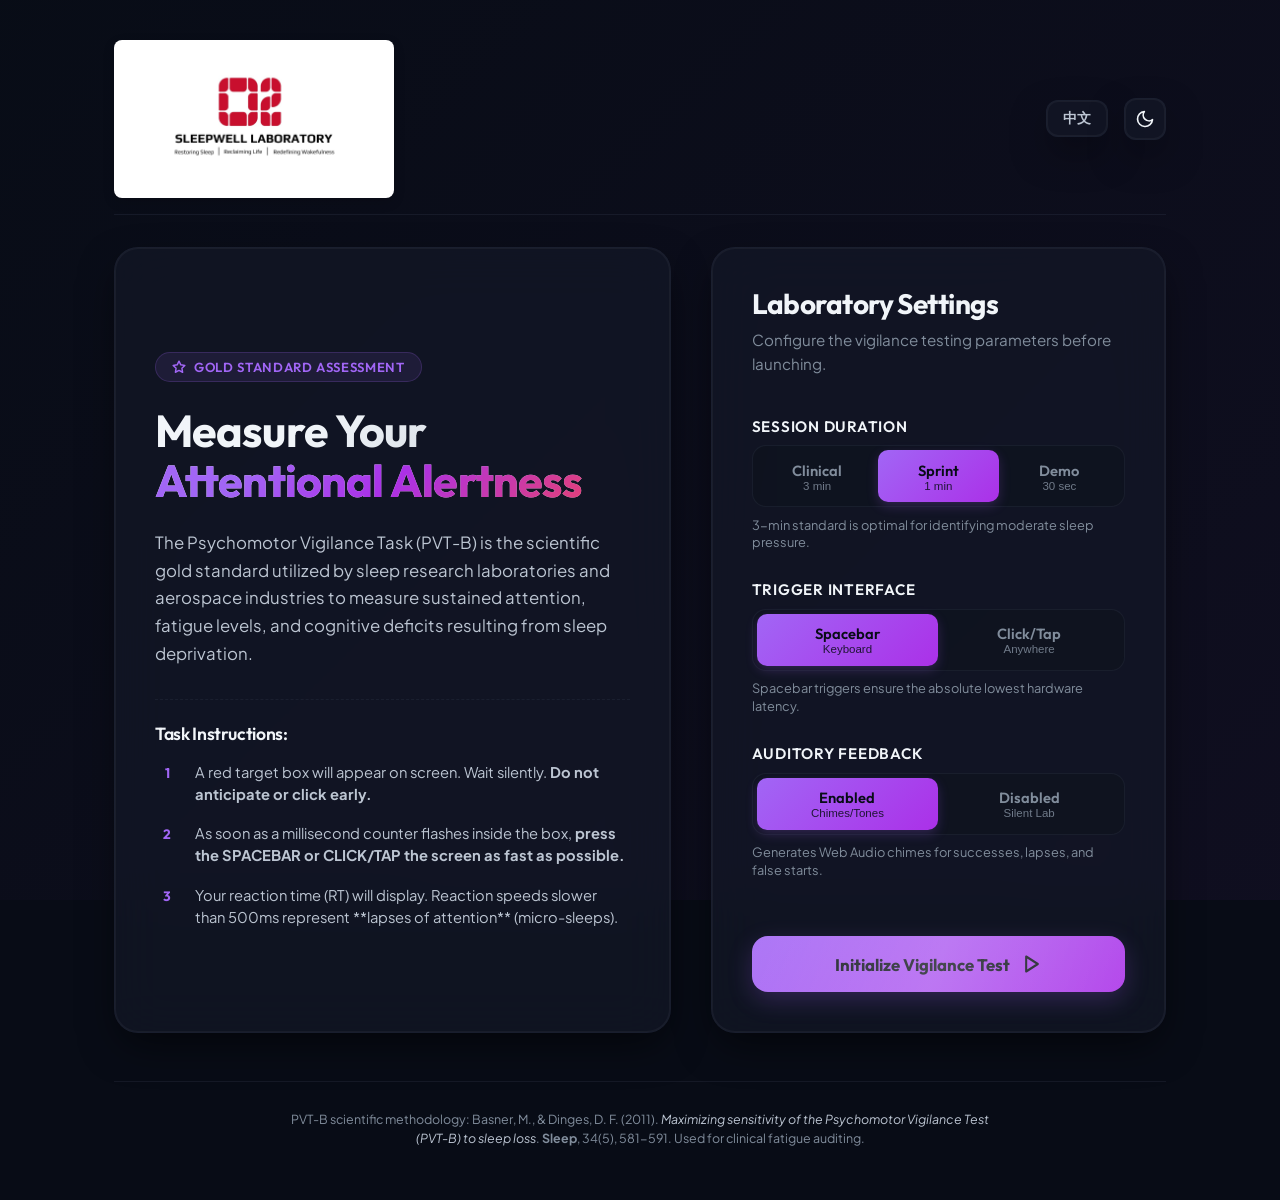
==== commit 01a85a19: "feat: complete clinical-grade English-Chinese bilingual upgrade across all four apps" ====
--- a/pvt-app/index.html
+++ b/pvt-app/index.html
@@ -26,17 +26,23 @@
         <img src="logo.jpg" alt="O2 SleepWell Laboratory Logo" class="company-logo">
       </a>
       
-      <button class="theme-toggle-btn" id="themeToggleBtn" aria-label="Toggle light/dark theme">
-        <!-- Sun Icon -->
-        <svg class="sun-icon hidden" viewBox="0 0 24 24" fill="none" stroke="currentColor" stroke-width="2" stroke-linecap="round" stroke-linejoin="round">
-          <circle cx="12" cy="12" r="5" />
-          <path d="M12 1v2M12 21v2M4.22 4.22l1.42 1.42M18.36 18.36l1.42 1.42M1 12h2M21 12h2M4.22 19.78l1.42-1.42M18.36 5.64l1.42-1.42" />
-        </svg>
-        <!-- Moon Icon -->
-        <svg class="moon-icon" viewBox="0 0 24 24" fill="none" stroke="currentColor" stroke-width="2" stroke-linecap="round" stroke-linejoin="round">
-          <path d="M21 12.79A9 9 0 1 1 11.21 3 7 7 0 0 0 21 12.79z" />
-        </svg>
-      </button>
+      <div class="header-actions">
+        <!-- Language Selector Toggle -->
+        <button class="lang-toggle-btn" id="langToggleBtn" aria-label="Toggle language">中文</button>
+        
+        <!-- Theme Toggle -->
+        <button class="theme-toggle-btn" id="themeToggleBtn" aria-label="Toggle light/dark theme">
+          <!-- Sun Icon -->
+          <svg class="sun-icon hidden" viewBox="0 0 24 24" fill="none" stroke="currentColor" stroke-width="2" stroke-linecap="round" stroke-linejoin="round">
+            <circle cx="12" cy="12" r="5" />
+            <path d="M12 1v2M12 21v2M4.22 4.22l1.42 1.42M18.36 18.36l1.42 1.42M1 12h2M21 12h2M4.22 19.78l1.42-1.42M18.36 5.64l1.42-1.42" />
+          </svg>
+          <!-- Moon Icon -->
+          <svg class="moon-icon" viewBox="0 0 24 24" fill="none" stroke="currentColor" stroke-width="2" stroke-linecap="round" stroke-linejoin="round">
+            <path d="M21 12.79A9 9 0 1 1 11.21 3 7 7 0 0 0 21 12.79z" />
+          </svg>
+        </button>
+      </div>
     </header>
 
     <main>
@@ -46,33 +52,33 @@
         <div class="intro-grid">
           <!-- Science Intro Card -->
           <div class="glass-card science-intro-card">
-            <span class="badge">
+            <span class="badge" id="goldBadge">
               <svg width="14" height="14" viewBox="0 0 24 24" fill="none" stroke="currentColor" stroke-width="2.5" stroke-linecap="round" stroke-linejoin="round">
                 <polygon points="12 2 15.09 8.26 22 9.27 17 14.14 18.18 21.02 12 17.77 5.82 21.02 7 14.14 2 9.27 8.91 8.26 12 2" />
               </svg>
               Gold Standard Assessment
             </span>
-            <h1 class="hero-title">
+            <h1 class="hero-title" id="pvtHeroTitle">
               Measure Your <span>Attentional Alertness</span>
             </h1>
-            <p class="hero-description">
+            <p class="hero-description" id="pvtHeroDesc">
               The Psychomotor Vigilance Task (PVT-B) is the scientific gold standard utilized by sleep research laboratories and aerospace industries to measure sustained attention, fatigue levels, and cognitive deficits resulting from sleep deprivation.
             </p>
             
             <div class="instructions-block">
-              <h3>Task Instructions:</h3>
+              <h3 id="pvtInstrHeader">Task Instructions:</h3>
               <ul class="instruction-list">
                 <li>
                   <div class="bullet-num">1</div>
-                  <p>A red target box will appear on screen. Wait silently. <strong>Do not anticipate or click early.</strong></p>
+                  <p id="pvtInstr1">A red target box will appear on screen. Wait silently. <strong>Do not anticipate or click early.</strong></p>
                 </li>
                 <li>
                   <div class="bullet-num">2</div>
-                  <p>As soon as a millisecond counter flashes inside the box, <strong>press the SPACEBAR or CLICK/TAP the screen as fast as possible.</strong></p>
+                  <p id="pvtInstr2">As soon as a millisecond counter flashes inside the box, <strong>press the SPACEBAR or CLICK/TAP the screen as fast as possible.</strong></p>
                 </li>
                 <li>
                   <div class="bullet-num">3</div>
-                  <p>Your reaction time (RT) will display. Reaction speeds slower than 500ms represent **lapses of attention** (micro-sleeps).</p>
+                  <p id="pvtInstr3">Your reaction time (RT) will display. Reaction speeds slower than 500ms represent **lapses of attention** (micro-sleeps).</p>
                 </li>
               </ul>
             </div>
@@ -80,67 +86,67 @@
 
           <!-- Configuration Control Card -->
           <div class="glass-card control-config-card">
-            <h2 class="section-card-title">Laboratory Settings</h2>
-            <p class="card-subtitle">Configure the vigilance testing parameters before launching.</p>
+            <h2 class="section-card-title" id="pvtConfigTitle">Laboratory Settings</h2>
+            <p class="card-subtitle" id="pvtConfigSubtitle">Configure the vigilance testing parameters before launching.</p>
             
             <div class="config-options-group">
               
               <!-- Session Duration Selector -->
               <div class="config-option">
-                <label class="option-label">Session Duration</label>
+                <label class="option-label" id="lblDuration">Session Duration</label>
                 <div class="segmented-selector" id="durationSelector">
                   <button class="selector-btn" data-value="180000">
-                    <span class="btn-primary-txt">Clinical</span>
-                    <span class="btn-sub-txt">3 min</span>
+                    <span class="btn-primary-txt" id="durClinical">Clinical</span>
+                    <span class="btn-sub-txt" id="durClinicalSub">3 min</span>
                   </button>
                   <button class="selector-btn active" data-value="60000">
-                    <span class="btn-primary-txt">Sprint</span>
-                    <span class="btn-sub-txt">1 min</span>
+                    <span class="btn-primary-txt" id="durSprint">Sprint</span>
+                    <span class="btn-sub-txt" id="durSprintSub">1 min</span>
                   </button>
                   <button class="selector-btn" data-value="30000">
-                    <span class="btn-primary-txt">Demo</span>
-                    <span class="btn-sub-txt">30 sec</span>
+                    <span class="btn-primary-txt" id="durDemo">Demo</span>
+                    <span class="btn-sub-txt" id="durDemoSub">30 sec</span>
                   </button>
                 </div>
-                <span class="option-tip">3-min standard is optimal for identifying moderate sleep pressure.</span>
+                <span class="option-tip" id="tipDuration">3-min standard is optimal for identifying moderate sleep pressure.</span>
               </div>
 
               <!-- Input Interface Selector -->
               <div class="config-option">
-                <label class="option-label">Trigger Interface</label>
+                <label class="option-label" id="lblTrigger">Trigger Interface</label>
                 <div class="segmented-selector" id="inputSelector">
                   <button class="selector-btn active" data-value="space">
-                    <span class="btn-primary-txt">Spacebar</span>
-                    <span class="btn-sub-txt">Keyboard</span>
+                    <span class="btn-primary-txt" id="trigSpace">Spacebar</span>
+                    <span class="btn-sub-txt" id="trigSpaceSub">Keyboard</span>
                   </button>
                   <button class="selector-btn" data-value="tap">
-                    <span class="btn-primary-txt">Click/Tap</span>
-                    <span class="btn-sub-txt">Anywhere</span>
+                    <span class="btn-primary-txt" id="trigTap">Click/Tap</span>
+                    <span class="btn-sub-txt" id="trigTapSub">Anywhere</span>
                   </button>
                 </div>
-                <span class="option-tip">Spacebar triggers ensure the absolute lowest hardware latency.</span>
+                <span class="option-tip" id="tipTrigger">Spacebar triggers ensure the absolute lowest hardware latency.</span>
               </div>
 
               <!-- Audio Cues Selector -->
               <div class="config-option">
-                <label class="option-label">Auditory Feedback</label>
+                <label class="option-label" id="lblAudio">Auditory Feedback</label>
                 <div class="segmented-selector" id="audioSelector">
                   <button class="selector-btn active" data-value="on">
-                    <span class="btn-primary-txt">Enabled</span>
-                    <span class="btn-sub-txt">Chimes/Tones</span>
+                    <span class="btn-primary-txt" id="audEnabled">Enabled</span>
+                    <span class="btn-sub-txt" id="audEnabledSub">Chimes/Tones</span>
                   </button>
                   <button class="selector-btn" data-value="off">
-                    <span class="btn-primary-txt">Disabled</span>
-                    <span class="btn-sub-txt">Silent Lab</span>
+                    <span class="btn-primary-txt" id="audDisabled">Disabled</span>
+                    <span class="btn-sub-txt" id="audDisabledSub">Silent Lab</span>
                   </button>
                 </div>
-                <span class="option-tip">Generates Web Audio chimes for successes, lapses, and false starts.</span>
+                <span class="option-tip" id="tipAudio">Generates Web Audio chimes for successes, lapses, and false starts.</span>
               </div>
               
             </div>
 
             <button class="primary-btn launch-btn" id="startTestBtn">
-              Initialize Vigilance Test
+              <span id="pvtStartText">Initialize Vigilance Test</span>
               <svg width="20" height="20" viewBox="0 0 24 24" fill="none" stroke="currentColor" stroke-width="2.5" stroke-linecap="round" stroke-linejoin="round">
                 <polygon points="5 3 19 12 5 21 5 3"></polygon>
               </svg>
@@ -155,19 +161,19 @@
         <!-- Live HUD Status -->
         <div class="arena-hud">
           <div class="hud-item timer">
-            <span class="hud-label">Time Remaining</span>
+            <span class="hud-label" id="hudLblRemaining">Time Remaining</span>
             <span class="hud-val" id="hudTimeLeft">01:00.0</span>
           </div>
           <div class="hud-item trials">
-            <span class="hud-label">Trials Run</span>
+            <span class="hud-label" id="hudLblTrials">Trials Run</span>
             <span class="hud-val" id="hudTrialsCount">0</span>
           </div>
           <div class="hud-item lapses">
-            <span class="hud-label">Lapses (>500ms)</span>
+            <span class="hud-label" id="hudLblLapses">Lapses (&gt;500ms)</span>
             <span class="hud-val text-lapses" id="hudLapsesCount">0</span>
           </div>
           <div class="hud-item false-starts">
-            <span class="hud-label">False Starts</span>
+            <span class="hud-label" id="hudLblFalseStarts">False Starts</span>
             <span class="hud-val text-false-starts" id="hudFalseStartsCount">0</span>
           </div>
           
@@ -229,12 +235,12 @@
               </svg>
               <div class="quick-score-inner">
                 <span class="qs-value" id="meanRtQuick">235</span>
-                <span class="qs-unit">Mean ms</span>
+                <span class="qs-unit" id="qsMeanUnit">Mean ms</span>
               </div>
             </div>
             <div class="lapse-summary-box">
               <span class="ls-count" id="lapsesQuick">0</span>
-              <span class="ls-label">Total Lapses</span>
+              <span class="ls-label" id="qsLapsesLabel">Total Lapses</span>
             </div>
           </div>
         </div>
@@ -250,8 +256,8 @@
               </svg>
             </div>
             <div class="sc-content">
-              <span class="sc-label">Mean Reaction Time</span>
-              <span class="sc-value text-primary"><span id="statMeanRT">0</span> <span class="sc-unit">ms</span></span>
+              <span class="sc-label" id="scLblMeanRT">Mean Reaction Time</span>
+              <span class="sc-value text-primary"><span id="statMeanRT">0</span> <span class="sc-unit" id="scUnitMeanRT">ms</span></span>
               <span class="sc-comparison" id="statMeanRTComp">Optimal (< 250ms)</span>
             </div>
           </div>
@@ -265,7 +271,7 @@
               </svg>
             </div>
             <div class="sc-content">
-              <span class="sc-label">Attentional Lapses</span>
+              <span class="sc-label" id="scLblLapses">Attentional Lapses</span>
               <span class="sc-value text-lapses" id="statLapses">0</span>
               <span class="sc-comparison" id="statLapsesComp">No lapses observed</span>
             </div>
@@ -280,7 +286,7 @@
               </svg>
             </div>
             <div class="sc-content">
-              <span class="sc-label">False Starts</span>
+              <span class="sc-label" id="scLblFalseStarts">False Starts</span>
               <span class="sc-value text-false-starts" id="statFalseStarts">0</span>
               <span class="sc-comparison" id="statFalseStartsComp">Optimal anticipation</span>
             </div>
@@ -295,9 +301,9 @@
               </svg>
             </div>
             <div class="sc-content">
-              <span class="sc-label">Reciprocal RT (1/RT)</span>
+              <span class="sc-label" id="scLblReciprocal">Reciprocal RT (1/RT)</span>
               <span class="sc-value text-purple" id="statReciprocalRT">0.00</span>
-              <span class="sc-comparison">Vigilance speed index (s⁻¹)</span>
+              <span class="sc-comparison" id="scCompReciprocal">Vigilance speed index (s⁻¹)</span>
             </div>
           </div>
 
@@ -309,7 +315,7 @@
               </svg>
             </div>
             <div class="sc-content">
-              <span class="sc-label">Vigilance Performance Score</span>
+              <span class="sc-label" id="scLblPerfScore">Vigilance Performance Score</span>
               <span class="sc-value text-green"><span id="statPerformanceScore">100.0</span> <span class="sc-unit">%</span></span>
               <span class="sc-comparison" id="statPerfComp">Sustained attentional accuracy</span>
             </div>
@@ -325,9 +331,9 @@
                 <path d="M3 3v18h18" />
                 <path d="M18.7 8l-5.1 5.2-2.8-2.7L7 14.3" />
               </svg>
-              <h3>Attention Vigilance Timeline</h3>
-            </div>
-            <span class="chart-legend-label">Reaction time per trial chronological sequence</span>
+              <h3 id="chartTitle">Attention Vigilance Timeline</h3>
+            </div>
+            <span class="chart-legend-label" id="chartDesc">Reaction time per trial chronological sequence</span>
           </div>
           
           <div class="chart-canvas-wrapper">
@@ -340,14 +346,14 @@
         <!-- Clinical Interpretation Card -->
         <div class="glass-card diagnostic-card">
           <div class="card-title-icon">
-            <svg width="22" height="22" viewBox="0 0 24 24" fill="none" stroke="currentColor" stroke-width="2" stroke-linecap="round" stroke-linejoin="round">
+            <svg width="22" height="22" viewBox="0 0 24 24" fill="none" stroke="currentColor" stroke-width="2.5" stroke-linecap="round" stroke-linejoin="round">
               <path d="M14 2H6a2 2 0 0 0-2 2v16a2 2 0 0 0 2 2h12a2 2 0 0 0 2-2V8z"></path>
               <polyline points="14 2 14 8 20 8"></polyline>
               <line x1="16" y1="13" x2="8" y2="13"></line>
               <line x1="16" y1="17" x2="8" y2="17"></line>
               <polyline points="10 9 9 9 8 9"></polyline>
             </svg>
-            <h3>Clinical Diagnostics & Fatigue Assessment</h3>
+            <h3 id="diagTitle">Clinical Diagnostics & Fatigue Assessment</h3>
           </div>
           
           <div class="diagnostic-content-text" id="diagnosticText">
@@ -363,7 +369,7 @@
                 <circle cx="12" cy="12" r="10" />
                 <polyline points="12 6 12 12 16 14" />
               </svg>
-              <h3>O2 SleepWell Laboratory History</h3>
+              <h3 id="histTitle">O2 SleepWell Laboratory History</h3>
             </div>
             <button class="clear-history-btn" id="clearHistoryBtn">Clear Records</button>
           </div>
@@ -372,12 +378,12 @@
             <table class="history-table" id="historyTable">
               <thead>
                 <tr>
-                  <th>Date & Time</th>
-                  <th>Duration</th>
-                  <th>Mean RT</th>
-                  <th>Lapses</th>
-                  <th>False Starts</th>
-                  <th>Score</th>
+                  <th id="thDate">Date & Time</th>
+                  <th id="thDuration">Duration</th>
+                  <th id="thMean">Mean RT</th>
+                  <th id="thLapses">Lapses</th>
+                  <th id="thFalseStarts">False Starts</th>
+                  <th id="thScore">Score</th>
                 </tr>
               </thead>
               <tbody id="historyTableBody">
@@ -393,15 +399,15 @@
             <svg width="18" height="18" viewBox="0 0 24 24" fill="none" stroke="currentColor" stroke-width="2.5" stroke-linecap="round" stroke-linejoin="round">
               <path d="M21.5 2v6h-6M21.34 15.57a10 10 0 1 1-.57-8.38l5.67-5.67" />
             </svg>
-            Retake Assessment
+            <span id="lblRetry">Retake Assessment</span>
           </button>
           <button class="secondary-btn" id="printReportBtn">
-            <svg width="18" height="18" viewBox="0 0 24 24" fill="none" stroke="currentColor" stroke-width="2" stroke-linecap="round" stroke-linejoin="round">
+            <svg width="18" height="18" viewBox="0 0 24 24" fill="none" stroke="currentColor" stroke-width="2.5" stroke-linecap="round" stroke-linejoin="round">
               <polyline points="6 9 6 2 18 2 18 9"></polyline>
               <path d="M6 18H4a2 2 0 0 1-2-2v-5a2 2 0 0 1 2-2h16a2 2 0 0 1 2 2v5a2 2 0 0 1-2 2h-2"></path>
               <rect x="6" y="14" width="12" height="8"></rect>
             </svg>
-            Export Lab Report
+            <span id="lblPrint">Export Lab Report</span>
           </button>
           <button class="secondary-btn" id="backToSetupBtn">
             Exit to Configuration
@@ -414,7 +420,7 @@
 
     <!-- App Footer -->
     <footer class="app-footer">
-      <p class="footer-citation">
+      <p class="footer-citation" id="footerCitation">
         PVT-B scientific methodology: Basner, M., & Dinges, D. F. (2011). <em>Maximizing sensitivity of the Psychomotor Vigilance Test (PVT-B) to sleep loss</em>. <strong>Sleep</strong>, 34(5), 581-591. Used for clinical fatigue auditing.
       </p>
     </footer>
--- a/pvt-app/styles.css
+++ b/pvt-app/styles.css
@@ -183,6 +183,33 @@
   transform: rotate(30deg);
 }
 
+.header-actions {
+  display: flex;
+  align-items: center;
+  gap: 1rem;
+}
+
+.lang-toggle-btn {
+  font-family: 'Outfit', sans-serif;
+  font-size: 0.85rem;
+  font-weight: 700;
+  color: var(--text-secondary);
+  background: var(--card-bg);
+  padding: 0.5rem 1rem;
+  border-radius: 12px;
+  border: 1px solid var(--card-border);
+  cursor: pointer;
+  box-shadow: var(--card-shadow);
+  transition: var(--transition-bezier);
+}
+
+.lang-toggle-btn:hover {
+  color: var(--brand-primary);
+  border-color: var(--brand-primary);
+  transform: translateY(-2px);
+  box-shadow: 0 0 12px var(--brand-glow);
+}
+
 .hidden {
   display: none !important;
 }
